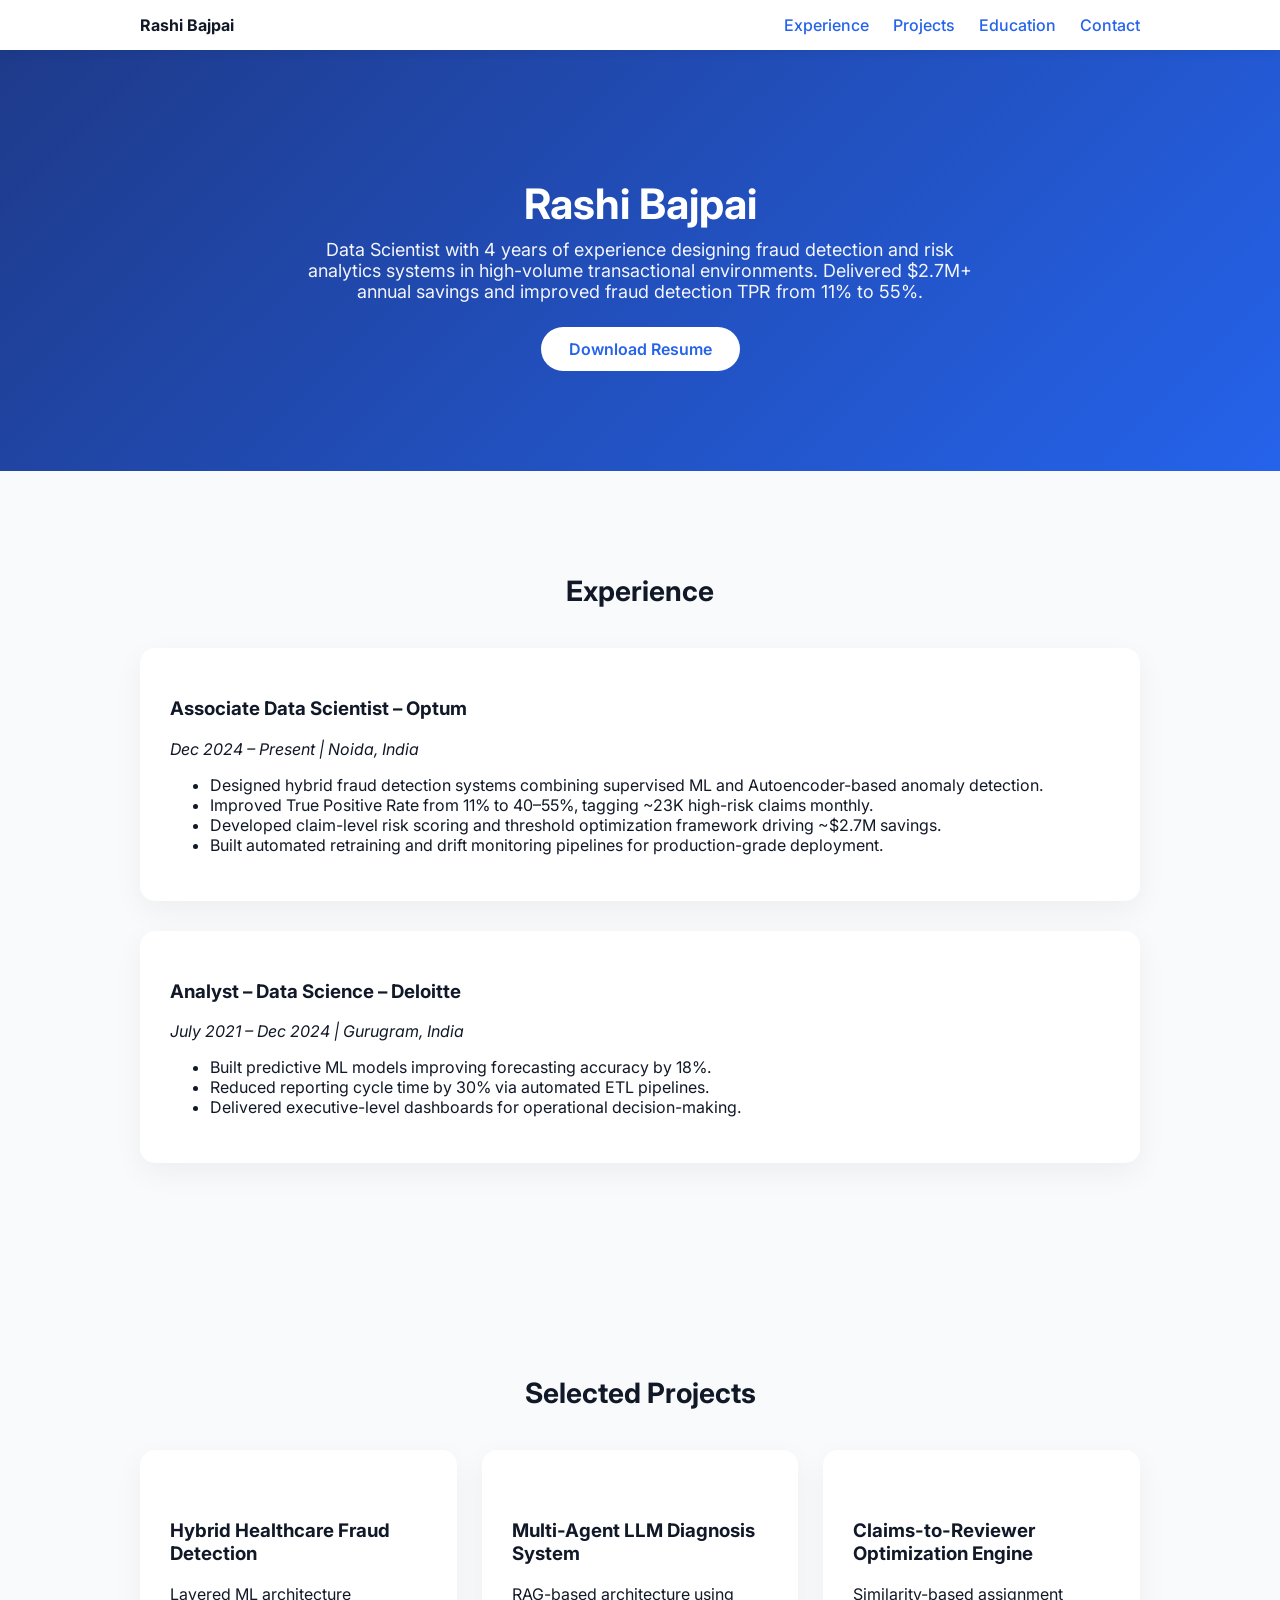
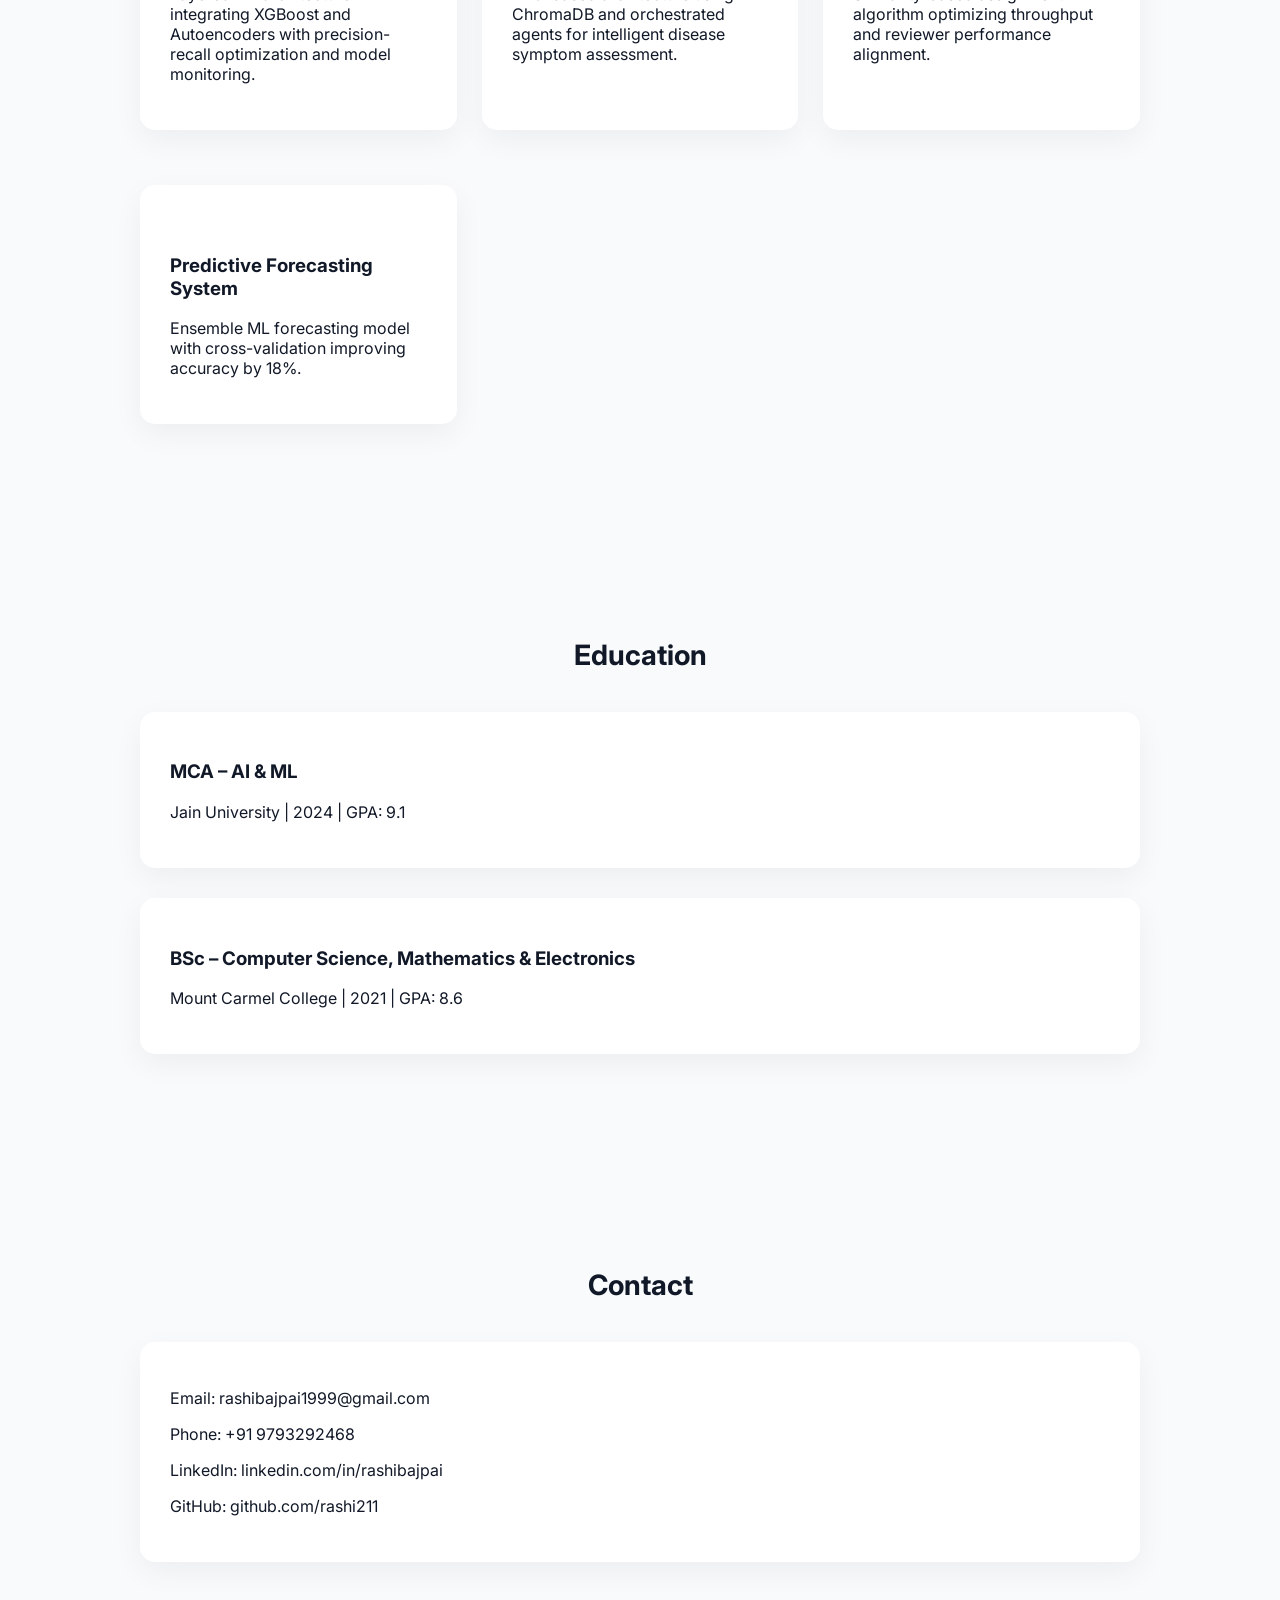
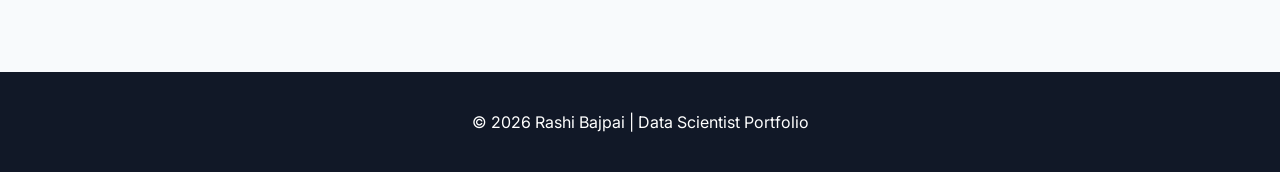
==== index.html @ 640cf688 "Create index.html" ====
<!DOCTYPE html>
<html lang="en">
<head>
<meta charset="UTF-8">
<meta name="viewport" content="width=device-width, initial-scale=1.0">
<title>Rashi Bajpai | Data Scientist</title>

<link href="https://fonts.googleapis.com/css2?family=Inter:wght@300;400;600;700&display=swap" rel="stylesheet">

<style>
html { scroll-behavior: smooth; }

body {
    margin: 0;
    font-family: 'Inter', sans-serif;
    background: #f8fafc;
    color: #111827;
}

nav {
    position: sticky;
    top: 0;
    background: white;
    padding: 15px 0;
    box-shadow: 0 2px 10px rgba(0,0,0,0.05);
    z-index: 1000;
}

.nav-container {
    max-width: 1000px;
    margin: auto;
    display: flex;
    justify-content: space-between;
    align-items: center;
}

nav a {
    margin-left: 20px;
    text-decoration: none;
    color: #2563eb;
    font-weight: 500;
}

header {
    padding: 100px 20px;
    text-align: center;
    background: linear-gradient(135deg, #1e3a8a, #2563eb);
    color: white;
}

header h1 {
    font-size: 42px;
    margin-bottom: 10px;
}

header p {
    font-size: 18px;
    max-width: 700px;
    margin: auto;
    opacity: 0.95;
}

.btn {
    display: inline-block;
    margin-top: 25px;
    padding: 12px 28px;
    background: white;
    color: #2563eb;
    border-radius: 30px;
    font-weight: 600;
    text-decoration: none;
    transition: 0.3s;
}

.btn:hover {
    background: #e0e7ff;
}

.section {
    max-width: 1000px;
    margin: auto;
    padding: 80px 20px;
}

.section h2 {
    font-size: 28px;
    margin-bottom: 40px;
    text-align: center;
}

.card {
    background: white;
    padding: 30px;
    border-radius: 15px;
    box-shadow: 0 10px 30px rgba(0,0,0,0.05);
    margin-bottom: 30px;
    opacity: 0;
    transform: translateY(30px);
    transition: all 0.6s ease;
}

.card.show {
    opacity: 1;
    transform: translateY(0);
}

.project-grid {
    display: grid;
    grid-template-columns: repeat(auto-fit, minmax(280px, 1fr));
    gap: 25px;
}

.project-card img {
    width: 100%;
    border-radius: 10px;
    margin-bottom: 15px;
}

footer {
    text-align: center;
    padding: 40px;
    background: #111827;
    color: white;
}
</style>
</head>

<body>

<nav>
<div class="nav-container">
<div><strong>Rashi Bajpai</strong></div>
<div>
<a href="#experience">Experience</a>
<a href="#projects">Projects</a>
<a href="#education">Education</a>
<a href="#contact">Contact</a>
</div>
</div>
</nav>

<header>
<h1>Rashi Bajpai</h1>
<p>
Data Scientist with 4 years of experience designing fraud detection and risk analytics systems 
in high-volume transactional environments. Delivered $2.7M+ annual savings and improved 
fraud detection TPR from 11% to 55%.
</p>
<a class="btn" href="resume.pdf" download>Download Resume</a>
</header>

<section class="section" id="experience">
<h2>Experience</h2>

<div class="card">
<h3>Associate Data Scientist – Optum</h3>
<p><em>Dec 2024 – Present | Noida, India</em></p>
<ul>
<li>Designed hybrid fraud detection systems combining supervised ML and Autoencoder-based anomaly detection.</li>
<li>Improved True Positive Rate from 11% to 40–55%, tagging ~23K high-risk claims monthly.</li>
<li>Developed claim-level risk scoring and threshold optimization framework driving ~$2.7M savings.</li>
<li>Built automated retraining and drift monitoring pipelines for production-grade deployment.</li>
</ul>
</div>

<div class="card">
<h3>Analyst – Data Science – Deloitte</h3>
<p><em>July 2021 – Dec 2024 | Gurugram, India</em></p>
<ul>
<li>Built predictive ML models improving forecasting accuracy by 18%.</li>
<li>Reduced reporting cycle time by 30% via automated ETL pipelines.</li>
<li>Delivered executive-level dashboards for operational decision-making.</li>
</ul>
</div>

</section>

<section class="section" id="projects">
<h2>Selected Projects</h2>

<div class="project-grid">

<div class="card project-card">
<img src="https://images.unsplash.com/photo-1555949963-aa79dcee981c" alt="">
<h3>Hybrid Healthcare Fraud Detection</h3>
<p>Layered ML architecture integrating XGBoost and Autoencoders with precision-recall optimization and model monitoring.</p>
</div>

<div class="card project-card">
<img src="https://images.unsplash.com/photo-1581091870627-3cdd3a77f3c2" alt="">
<h3>Multi-Agent LLM Diagnosis System</h3>
<p>RAG-based architecture using ChromaDB and orchestrated agents for intelligent disease symptom assessment.</p>
</div>

<div class="card project-card">
<img src="https://images.unsplash.com/photo-1504384308090-c894fdcc538d" alt="">
<h3>Claims-to-Reviewer Optimization Engine</h3>
<p>Similarity-based assignment algorithm optimizing throughput and reviewer performance alignment.</p>
</div>

<div class="card project-card">
<img src="https://images.unsplash.com/photo-1551288049-bebda4e38f71" alt="">
<h3>Predictive Forecasting System</h3>
<p>Ensemble ML forecasting model with cross-validation improving accuracy by 18%.</p>
</div>

</div>
</section>

<section class="section" id="education">
<h2>Education</h2>

<div class="card">
<h3>MCA – AI & ML</h3>
<p>Jain University | 2024 | GPA: 9.1</p>
</div>

<div class="card">
<h3>BSc – Computer Science, Mathematics & Electronics</h3>
<p>Mount Carmel College | 2021 | GPA: 8.6</p>
</div>

</section>

<section class="section" id="contact">
<h2>Contact</h2>

<div class="card">
<p>Email: rashibajpai1999@gmail.com</p>
<p>Phone: +91 9793292468</p>
<p>LinkedIn: linkedin.com/in/rashibajpai</p>
<p>GitHub: github.com/rashi211</p>
</div>

</section>

<footer>
© 2026 Rashi Bajpai | Data Scientist Portfolio
</footer>

<script>
const cards = document.querySelectorAll('.card');

window.addEventListener('scroll', () => {
    cards.forEach(card => {
        const cardTop = card.getBoundingClientRect().top;
        if(cardTop < window.innerHeight - 100){
            card.classList.add('show');
        }
    });
});
</script>

</body>
</html>
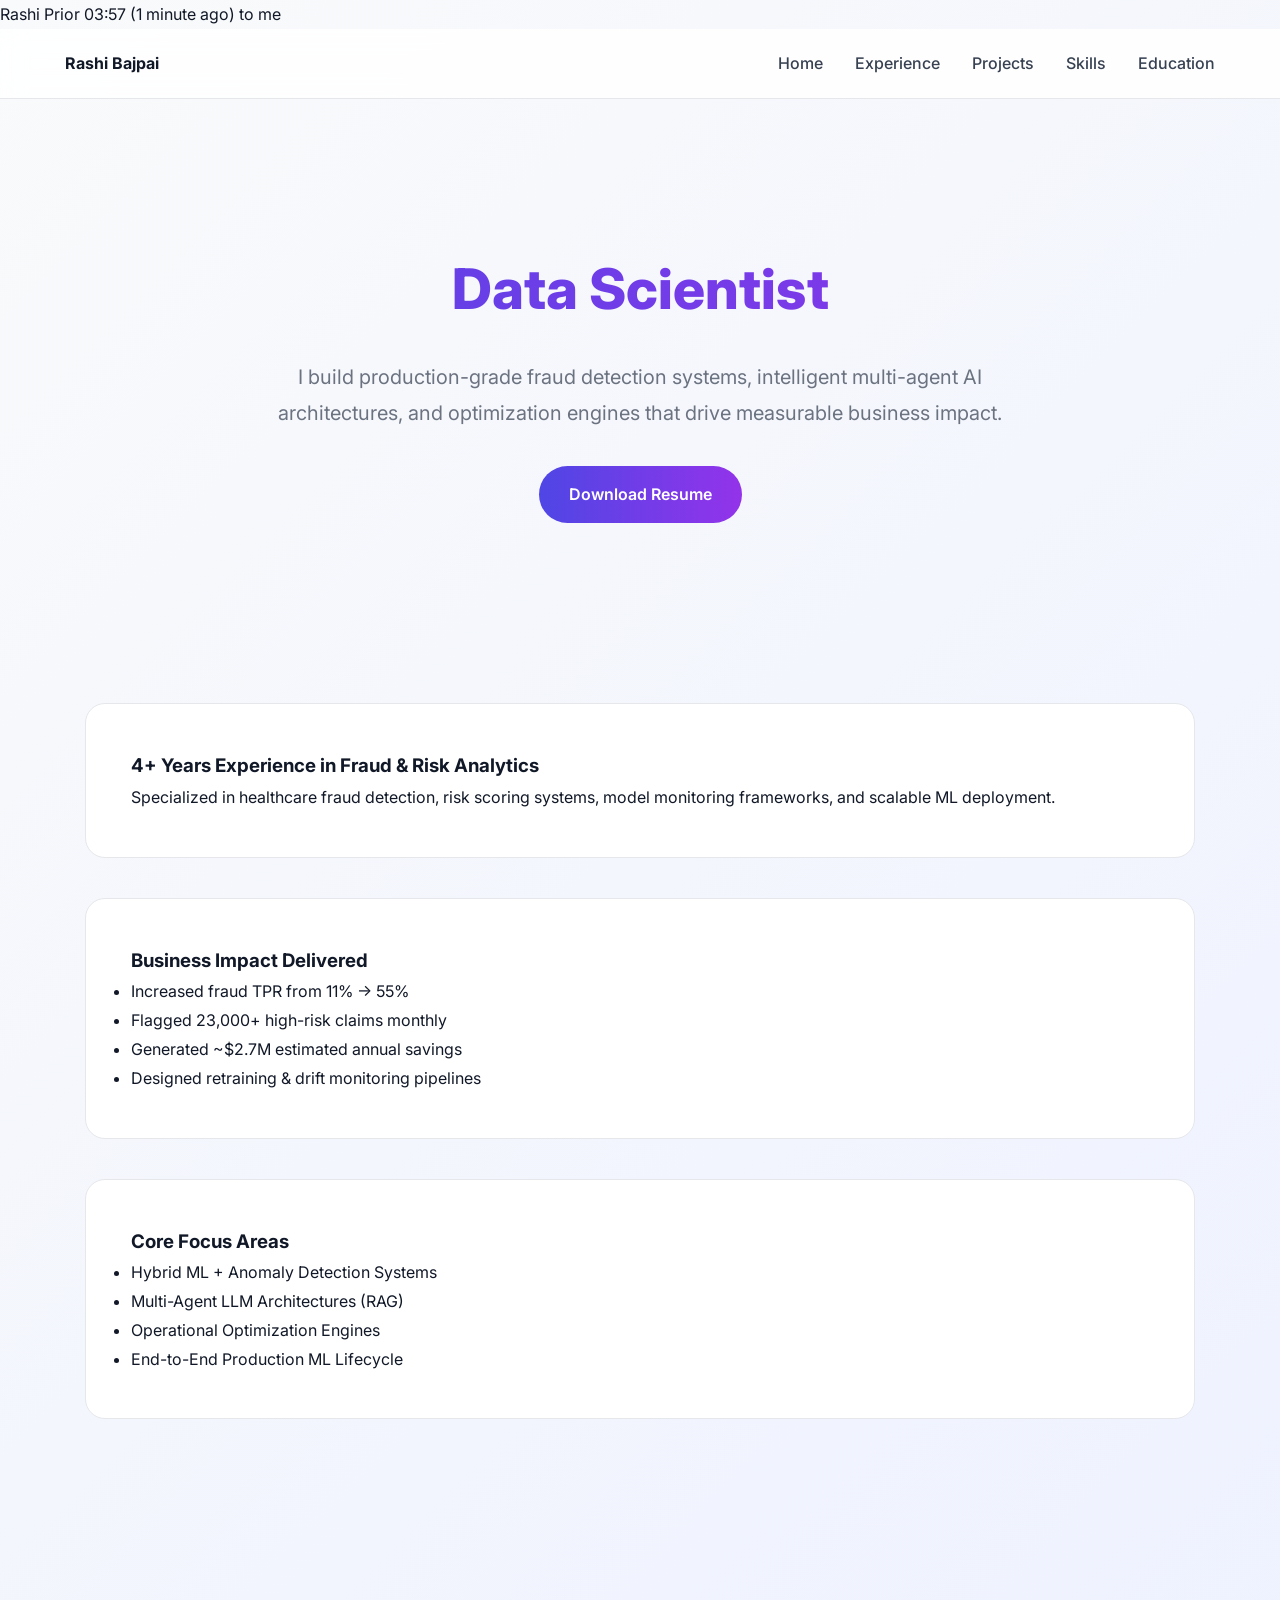
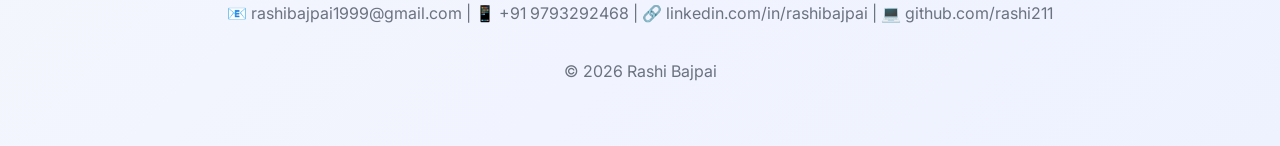
==== commit d1184570: "Update index.html" ====
--- a/index.html
+++ b/index.html
@@ -1,255 +1,85 @@
+
+Rashi Prior <rashiprior@gmail.com>
+03:57 (1 minute ago)
+to me
+
 <!DOCTYPE html>
-<html lang="en">
+<html>
 <head>
-<meta charset="UTF-8">
-<meta name="viewport" content="width=device-width, initial-scale=1.0">
-<title>Rashi Bajpai | Data Scientist</title>
-
-<link href="https://fonts.googleapis.com/css2?family=Inter:wght@300;400;600;700&display=swap" rel="stylesheet">
-
-<style>
-html { scroll-behavior: smooth; }
-
-body {
-    margin: 0;
-    font-family: 'Inter', sans-serif;
-    background: #f8fafc;
-    color: #111827;
-}
-
-nav {
-    position: sticky;
-    top: 0;
-    background: white;
-    padding: 15px 0;
-    box-shadow: 0 2px 10px rgba(0,0,0,0.05);
-    z-index: 1000;
-}
-
-.nav-container {
-    max-width: 1000px;
-    margin: auto;
-    display: flex;
-    justify-content: space-between;
-    align-items: center;
-}
-
-nav a {
-    margin-left: 20px;
-    text-decoration: none;
-    color: #2563eb;
-    font-weight: 500;
-}
-
-header {
-    padding: 100px 20px;
-    text-align: center;
-    background: linear-gradient(135deg, #1e3a8a, #2563eb);
-    color: white;
-}
-
-header h1 {
-    font-size: 42px;
-    margin-bottom: 10px;
-}
-
-header p {
-    font-size: 18px;
-    max-width: 700px;
-    margin: auto;
-    opacity: 0.95;
-}
-
-.btn {
-    display: inline-block;
-    margin-top: 25px;
-    padding: 12px 28px;
-    background: white;
-    color: #2563eb;
-    border-radius: 30px;
-    font-weight: 600;
-    text-decoration: none;
-    transition: 0.3s;
-}
-
-.btn:hover {
-    background: #e0e7ff;
-}
-
-.section {
-    max-width: 1000px;
-    margin: auto;
-    padding: 80px 20px;
-}
-
-.section h2 {
-    font-size: 28px;
-    margin-bottom: 40px;
-    text-align: center;
-}
-
-.card {
-    background: white;
-    padding: 30px;
-    border-radius: 15px;
-    box-shadow: 0 10px 30px rgba(0,0,0,0.05);
-    margin-bottom: 30px;
-    opacity: 0;
-    transform: translateY(30px);
-    transition: all 0.6s ease;
-}
-
-.card.show {
-    opacity: 1;
-    transform: translateY(0);
-}
-
-.project-grid {
-    display: grid;
-    grid-template-columns: repeat(auto-fit, minmax(280px, 1fr));
-    gap: 25px;
-}
-
-.project-card img {
-    width: 100%;
-    border-radius: 10px;
-    margin-bottom: 15px;
-}
-
-footer {
-    text-align: center;
-    padding: 40px;
-    background: #111827;
-    color: white;
-}
-</style>
+  <title>Rashi Bajpai | Senior Data Scientist</title>
+  <meta name="viewport" content="width=device-width, initial-scale=1.0">
+  <link rel="stylesheet" href="style.css">
 </head>
 
 <body>
 
 <nav>
-<div class="nav-container">
-<div><strong>Rashi Bajpai</strong></div>
-<div>
-<a href="#experience">Experience</a>
-<a href="#projects">Projects</a>
-<a href="#education">Education</a>
-<a href="#contact">Contact</a>
-</div>
-</div>
+  <div class="nav-inner">
+    <strong>Rashi Bajpai</strong>
+    <div>
+      <a href="index.html">Home</a>
+      <a href="experience.html">Experience</a>
+      <a href="projects.html">Projects</a>
+      <a href="skills.html">Skills</a>
+      <a href="education.html">Education</a>
+    </div>
+  </div>
 </nav>
 
-<header>
-<h1>Rashi Bajpai</h1>
-<p>
-Data Scientist with 4 years of experience designing fraud detection and risk analytics systems 
-in high-volume transactional environments. Delivered $2.7M+ annual savings and improved 
-fraud detection TPR from 11% to 55%.
-</p>
-<a class="btn" href="resume.pdf" download>Download Resume</a>
-</header>
+<section class="hero">
+  <h1>Data Scientist</h1>
+  <p class="subtitle">
+    I build production-grade fraud detection systems, intelligent multi-agent AI architectures, 
+    and optimization engines that drive measurable business impact.
+  </p>
 
-<section class="section" id="experience">
-<h2>Experience</h2>
+  <a class="btn" href="Rashi_Bajpai_Resume.pdf" download>
+    Download Resume
+  </a>
+</section>
 
-<div class="card">
-<h3>Associate Data Scientist – Optum</h3>
-<p><em>Dec 2024 – Present | Noida, India</em></p>
-<ul>
-<li>Designed hybrid fraud detection systems combining supervised ML and Autoencoder-based anomaly detection.</li>
-<li>Improved True Positive Rate from 11% to 40–55%, tagging ~23K high-risk claims monthly.</li>
-<li>Developed claim-level risk scoring and threshold optimization framework driving ~$2.7M savings.</li>
-<li>Built automated retraining and drift monitoring pipelines for production-grade deployment.</li>
-</ul>
+<div class="container">
+
+  <div class="card">
+    <h3>4+ Years Experience in Fraud & Risk Analytics</h3>
+    <p>
+      Specialized in healthcare fraud detection, risk scoring systems, 
+      model monitoring frameworks, and scalable ML deployment.
+    </p>
+  </div>
+
+  <div class="card">
+    <h3>Business Impact Delivered</h3>
+    <ul>
+      <li>Increased fraud TPR from 11% → 55%</li>
+      <li>Flagged 23,000+ high-risk claims monthly</li>
+      <li>Generated ~$2.7M estimated annual savings</li>
+      <li>Designed retraining & drift monitoring pipelines</li>
+    </ul>
+  </div>
+
+  <div class="card">
+    <h3>Core Focus Areas</h3>
+    <ul>
+      <li>Hybrid ML + Anomaly Detection Systems</li>
+      <li>Multi-Agent LLM Architectures (RAG)</li>
+      <li>Operational Optimization Engines</li>
+      <li>End-to-End Production ML Lifecycle</li>
+    </ul>
+  </div>
+
 </div>
 
-<div class="card">
-<h3>Analyst – Data Science – Deloitte</h3>
-<p><em>July 2021 – Dec 2024 | Gurugram, India</em></p>
-<ul>
-<li>Built predictive ML models improving forecasting accuracy by 18%.</li>
-<li>Reduced reporting cycle time by 30% via automated ETL pipelines.</li>
-<li>Delivered executive-level dashboards for operational decision-making.</li>
-</ul>
-</div>
-
-</section>
-
-<section class="section" id="projects">
-<h2>Selected Projects</h2>
-
-<div class="project-grid">
-
-<div class="card project-card">
-<img src="https://images.unsplash.com/photo-1555949963-aa79dcee981c" alt="">
-<h3>Hybrid Healthcare Fraud Detection</h3>
-<p>Layered ML architecture integrating XGBoost and Autoencoders with precision-recall optimization and model monitoring.</p>
-</div>
-
-<div class="card project-card">
-<img src="https://images.unsplash.com/photo-1581091870627-3cdd3a77f3c2" alt="">
-<h3>Multi-Agent LLM Diagnosis System</h3>
-<p>RAG-based architecture using ChromaDB and orchestrated agents for intelligent disease symptom assessment.</p>
-</div>
-
-<div class="card project-card">
-<img src="https://images.unsplash.com/photo-1504384308090-c894fdcc538d" alt="">
-<h3>Claims-to-Reviewer Optimization Engine</h3>
-<p>Similarity-based assignment algorithm optimizing throughput and reviewer performance alignment.</p>
-</div>
-
-<div class="card project-card">
-<img src="https://images.unsplash.com/photo-1551288049-bebda4e38f71" alt="">
-<h3>Predictive Forecasting System</h3>
-<p>Ensemble ML forecasting model with cross-validation improving accuracy by 18%.</p>
-</div>
-
-</div>
-</section>
-
-<section class="section" id="education">
-<h2>Education</h2>
-
-<div class="card">
-<h3>MCA – AI & ML</h3>
-<p>Jain University | 2024 | GPA: 9.1</p>
-</div>
-
-<div class="card">
-<h3>BSc – Computer Science, Mathematics & Electronics</h3>
-<p>Mount Carmel College | 2021 | GPA: 8.6</p>
-</div>
-
-</section>
-
-<section class="section" id="contact">
-<h2>Contact</h2>
-
-<div class="card">
-<p>Email: rashibajpai1999@gmail.com</p>
-<p>Phone: +91 9793292468</p>
-<p>LinkedIn: linkedin.com/in/rashibajpai</p>
-<p>GitHub: github.com/rashi211</p>
-</div>
-
-</section>
-
 <footer>
-© 2026 Rashi Bajpai | Data Scientist Portfolio
+  📧 rashibajpai1999@gmail.com |
+  📱 +91 9793292468 |
+  🔗 linkedin.com/in/rashibajpai |
+  💻 github.com/rashi211
+  <br><br>
+  © 2026 Rashi Bajpai
 </footer>
 
-<script>
-const cards = document.querySelectorAll('.card');
-
-window.addEventListener('scroll', () => {
-    cards.forEach(card => {
-        const cardTop = card.getBoundingClientRect().top;
-        if(cardTop < window.innerHeight - 100){
-            card.classList.add('show');
-        }
-    });
-});
-</script>
+<script src="script.js"></script>
 
 </body>
 </html>
--- a/style.css
+++ b/style.css
@@ -0,0 +1,144 @@
+@import url('https://fonts.googleapis.com/css2?family=Inter:wght@300;400;600;700;800&display=swap');
+
+* {
+  margin: 0;
+  padding: 0;
+  box-sizing: border-box;
+  scroll-behavior: smooth;
+}
+
+body {
+  font-family: 'Inter', sans-serif;
+  background: linear-gradient(135deg, #f9fafb, #eef2ff);
+  color: #111827;
+  line-height: 1.8;
+}
+
+/* NAVIGATION */
+nav {
+  position: sticky;
+  top: 0;
+  background: rgba(255,255,255,0.85);
+  backdrop-filter: blur(12px);
+  padding: 20px 0;
+  border-bottom: 1px solid #E5E7EB;
+  z-index: 1000;
+}
+
+.nav-inner {
+  max-width: 1150px;
+  margin: auto;
+  display: flex;
+  justify-content: space-between;
+  align-items: center;
+}
+
+nav a {
+  text-decoration: none;
+  color: #374151;
+  margin-left: 28px;
+  font-weight: 500;
+  transition: 0.3s ease;
+}
+
+nav a:hover {
+  color: #4f46e5;
+}
+
+/* HERO */
+.hero {
+  padding: 140px 20px 100px 20px;
+  text-align: center;
+}
+
+.hero h1 {
+  font-size: 56px;
+  font-weight: 800;
+  background: linear-gradient(90deg, #4f46e5, #9333ea);
+  -webkit-background-clip: text;
+  -webkit-text-fill-color: transparent;
+}
+
+.subtitle {
+  margin-top: 20px;
+  font-size: 20px;
+  color: #6b7280;
+  max-width: 750px;
+  margin-left: auto;
+  margin-right: auto;
+}
+
+/* CONTAINER */
+.container {
+  max-width: 1150px;
+  margin: auto;
+  padding: 80px 20px;
+}
+
+/* CARD */
+.card {
+  background: white;
+  padding: 45px;
+  border-radius: 20px;
+  margin-bottom: 40px;
+  border: 1px solid #e5e7eb;
+  transition: 0.4s ease;
+  opacity: 0;
+  transform: translateY(40px);
+}
+
+.card.visible {
+  opacity: 1;
+  transform: translateY(0);
+}
+
+.card:hover {
+  transform: translateY(-8px);
+  box-shadow: 0 25px 50px rgba(0,0,0,0.07);
+}
+
+/* BUTTON */
+.btn {
+  display: inline-block;
+  margin-top: 35px;
+  padding: 14px 30px;
+  background: linear-gradient(90deg, #4f46e5, #9333ea);
+  color: white;
+  border-radius: 30px;
+  text-decoration: none;
+  font-weight: 600;
+  transition: 0.3s ease;
+}
+
+.btn:hover {
+  opacity: 0.9;
+}
+
+/* FLOW DIAGRAM */
+.flow {
+  display: flex;
+  flex-wrap: wrap;
+  gap: 20px;
+  margin-top: 30px;
+}
+
+.flow-box {
+  flex: 1 1 200px;
+  padding: 20px;
+  border-radius: 12px;
+  background: #eef2ff;
+  text-align: center;
+  font-weight: 500;
+  transition: 0.3s ease;
+}
+
+.flow-box:hover {
+  background: #ddd6fe;
+  transform: scale(1.05);
+}
+
+footer {
+  text-align: center;
+  padding: 60px 20px;
+  color: #6b7280;
+}
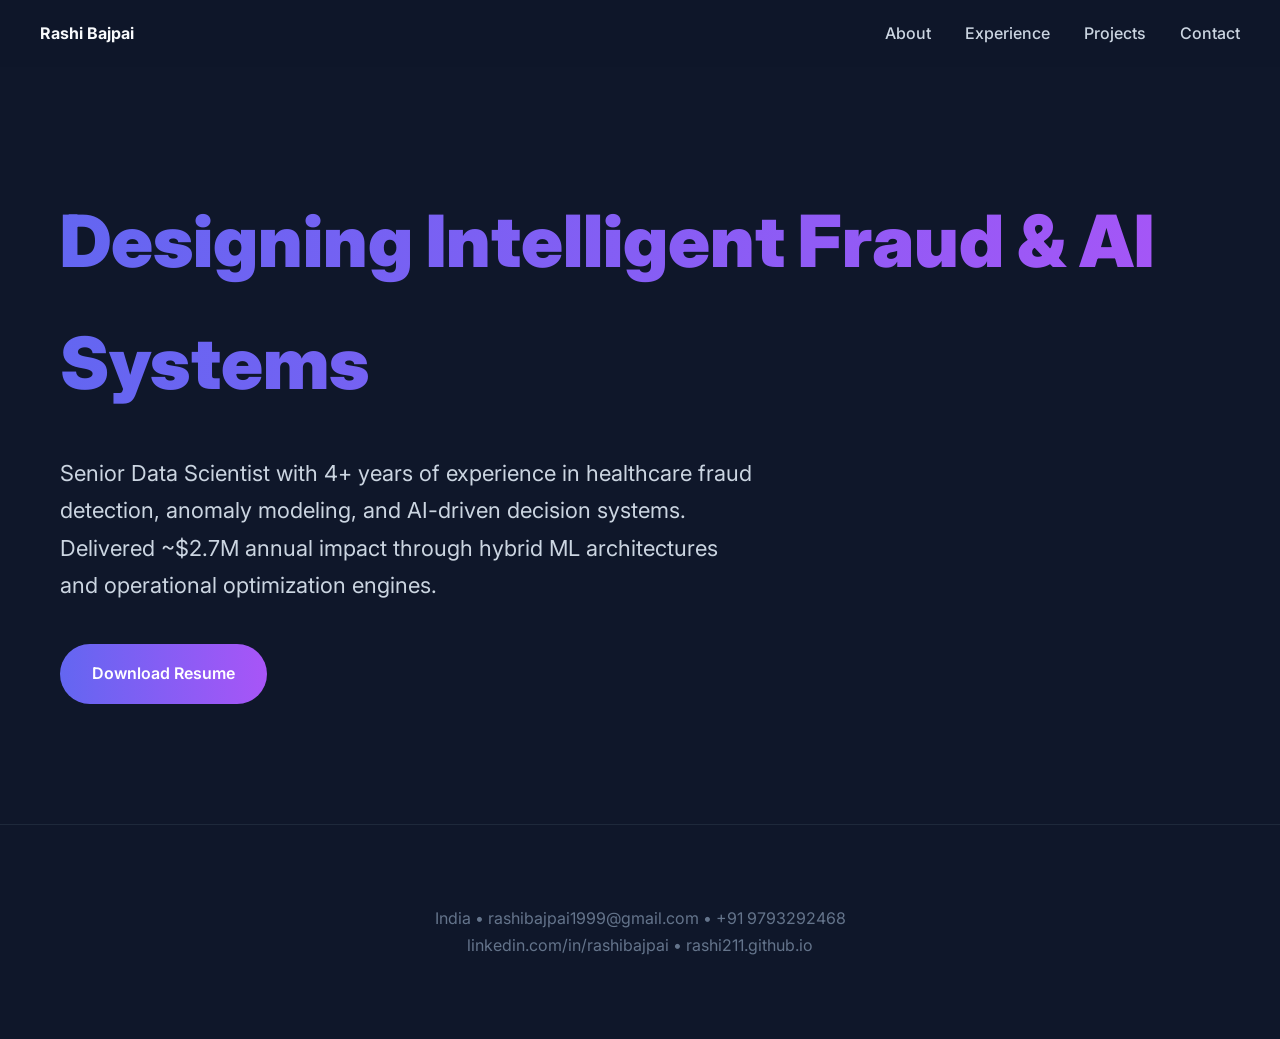
==== commit 042fbd66: "Update index.html" ====
--- a/index.html
+++ b/index.html
@@ -1,85 +1,41 @@
-
-Rashi Prior <rashiprior@gmail.com>
-03:57 (1 minute ago)
-to me
-
 <!DOCTYPE html>
 <html>
 <head>
-  <title>Rashi Bajpai | Senior Data Scientist</title>
-  <meta name="viewport" content="width=device-width, initial-scale=1.0">
-  <link rel="stylesheet" href="style.css">
+<title>Rashi Bajpai | Senior Data Scientist</title>
+<meta name="viewport" content="width=device-width, initial-scale=1.0">
+<link rel="stylesheet" href="style.css">
 </head>
-
 <body>
 
 <nav>
-  <div class="nav-inner">
-    <strong>Rashi Bajpai</strong>
-    <div>
-      <a href="index.html">Home</a>
-      <a href="experience.html">Experience</a>
-      <a href="projects.html">Projects</a>
-      <a href="skills.html">Skills</a>
-      <a href="education.html">Education</a>
-    </div>
-  </div>
+<div class="nav-inner">
+<strong>Rashi Bajpai</strong>
+<div>
+<a href="about.html">About</a>
+<a href="experience.html">Experience</a>
+<a href="projects.html">Projects</a>
+<a href="contact.html">Contact</a>
+</div>
+</div>
 </nav>
 
 <section class="hero">
-  <h1>Data Scientist</h1>
-  <p class="subtitle">
-    I build production-grade fraud detection systems, intelligent multi-agent AI architectures, 
-    and optimization engines that drive measurable business impact.
-  </p>
+<h1>Designing Intelligent Fraud & AI Systems</h1>
+<p>
+Senior Data Scientist with 4+ years of experience in healthcare fraud detection,
+anomaly modeling, and AI-driven decision systems. Delivered ~$2.7M annual impact
+through hybrid ML architectures and operational optimization engines.
+</p>
 
-  <a class="btn" href="Rashi_Bajpai_Resume.pdf" download>
-    Download Resume
-  </a>
+<a class="btn" href="Rashi_Bajpai_Resume.pdf" download>Download Resume</a>
 </section>
 
-<div class="container">
-
-  <div class="card">
-    <h3>4+ Years Experience in Fraud & Risk Analytics</h3>
-    <p>
-      Specialized in healthcare fraud detection, risk scoring systems, 
-      model monitoring frameworks, and scalable ML deployment.
-    </p>
-  </div>
-
-  <div class="card">
-    <h3>Business Impact Delivered</h3>
-    <ul>
-      <li>Increased fraud TPR from 11% → 55%</li>
-      <li>Flagged 23,000+ high-risk claims monthly</li>
-      <li>Generated ~$2.7M estimated annual savings</li>
-      <li>Designed retraining & drift monitoring pipelines</li>
-    </ul>
-  </div>
-
-  <div class="card">
-    <h3>Core Focus Areas</h3>
-    <ul>
-      <li>Hybrid ML + Anomaly Detection Systems</li>
-      <li>Multi-Agent LLM Architectures (RAG)</li>
-      <li>Operational Optimization Engines</li>
-      <li>End-to-End Production ML Lifecycle</li>
-    </ul>
-  </div>
-
-</div>
-
 <footer>
-  📧 rashibajpai1999@gmail.com |
-  📱 +91 9793292468 |
-  🔗 linkedin.com/in/rashibajpai |
-  💻 github.com/rashi211
-  <br><br>
-  © 2026 Rashi Bajpai
+India • rashibajpai1999@gmail.com • +91 9793292468  
+<br>
+linkedin.com/in/rashibajpai • rashi211.github.io
 </footer>
 
 <script src="script.js"></script>
-
 </body>
 </html>
--- a/style.css
+++ b/style.css
@@ -1,4 +1,4 @@
-@import url('https://fonts.googleapis.com/css2?family=Inter:wght@300;400;600;700;800&display=swap');
+@import url('https://fonts.googleapis.com/css2?family=Inter:wght@300;400;600;700;800;900&display=swap');
 
 * {
   margin: 0;
@@ -9,24 +9,23 @@
 
 body {
   font-family: 'Inter', sans-serif;
-  background: linear-gradient(135deg, #f9fafb, #eef2ff);
-  color: #111827;
-  line-height: 1.8;
+  background: #0F172A;
+  color: #F8FAFC;
+  line-height: 1.7;
 }
 
-/* NAVIGATION */
 nav {
-  position: sticky;
+  position: fixed;
+  width: 100%;
   top: 0;
-  background: rgba(255,255,255,0.85);
+  background: rgba(15,23,42,0.85);
   backdrop-filter: blur(12px);
   padding: 20px 0;
-  border-bottom: 1px solid #E5E7EB;
   z-index: 1000;
 }
 
 .nav-inner {
-  max-width: 1150px;
+  max-width: 1200px;
   margin: auto;
   display: flex;
   justify-content: space-between;
@@ -35,56 +34,59 @@
 
 nav a {
   text-decoration: none;
-  color: #374151;
-  margin-left: 28px;
+  color: #CBD5E1;
+  margin-left: 30px;
   font-weight: 500;
-  transition: 0.3s ease;
+  transition: 0.3s;
 }
 
 nav a:hover {
-  color: #4f46e5;
+  color: #C084FC;
 }
 
-/* HERO */
 .hero {
-  padding: 140px 20px 100px 20px;
-  text-align: center;
+  padding: 180px 20px 120px;
+  max-width: 1200px;
+  margin: auto;
 }
 
 .hero h1 {
-  font-size: 56px;
-  font-weight: 800;
-  background: linear-gradient(90deg, #4f46e5, #9333ea);
+  font-size: 72px;
+  font-weight: 900;
+  background: linear-gradient(90deg, #6366F1, #A855F7);
   -webkit-background-clip: text;
   -webkit-text-fill-color: transparent;
 }
 
-.subtitle {
-  margin-top: 20px;
-  font-size: 20px;
-  color: #6b7280;
-  max-width: 750px;
-  margin-left: auto;
-  margin-right: auto;
+.hero p {
+  margin-top: 30px;
+  font-size: 22px;
+  max-width: 700px;
+  color: #CBD5E1;
 }
 
-/* CONTAINER */
-.container {
-  max-width: 1150px;
+.section {
+  padding: 120px 20px;
+  max-width: 1200px;
   margin: auto;
-  padding: 80px 20px;
 }
 
-/* CARD */
+.section h2 {
+  font-size: 48px;
+  margin-bottom: 60px;
+}
+
+.split {
+  display: grid;
+  grid-template-columns: 1fr 1fr;
+  gap: 80px;
+}
+
 .card {
-  background: white;
-  padding: 45px;
-  border-radius: 20px;
-  margin-bottom: 40px;
-  border: 1px solid #e5e7eb;
-  transition: 0.4s ease;
+  margin-bottom: 60px;
   opacity: 0;
   transform: translateY(40px);
+  transition: 0.8s ease;
 }
 
 .card.visible {
@@ -92,53 +94,25 @@
   transform: translateY(0);
 }
 
-.card:hover {
-  transform: translateY(-8px);
-  box-shadow: 0 25px 50px rgba(0,0,0,0.07);
-}
-
-/* BUTTON */
 .btn {
   display: inline-block;
-  margin-top: 35px;
-  padding: 14px 30px;
-  background: linear-gradient(90deg, #4f46e5, #9333ea);
+  margin-top: 40px;
+  padding: 16px 32px;
+  border-radius: 40px;
+  background: linear-gradient(90deg, #6366F1, #A855F7);
   color: white;
-  border-radius: 30px;
   text-decoration: none;
   font-weight: 600;
-  transition: 0.3s ease;
+  transition: 0.3s;
 }
 
 .btn:hover {
-  opacity: 0.9;
-}
-
-/* FLOW DIAGRAM */
-.flow {
-  display: flex;
-  flex-wrap: wrap;
-  gap: 20px;
-  margin-top: 30px;
-}
-
-.flow-box {
-  flex: 1 1 200px;
-  padding: 20px;
-  border-radius: 12px;
-  background: #eef2ff;
-  text-align: center;
-  font-weight: 500;
-  transition: 0.3s ease;
-}
-
-.flow-box:hover {
-  background: #ddd6fe;
   transform: scale(1.05);
 }
 
 footer {
   text-align: center;
-  padding: 60px 20px;
-  color: #6b7280;
+  padding: 80px 20px;
+  color: #64748B;
+  border-top: 1px solid #1E293B;
 }
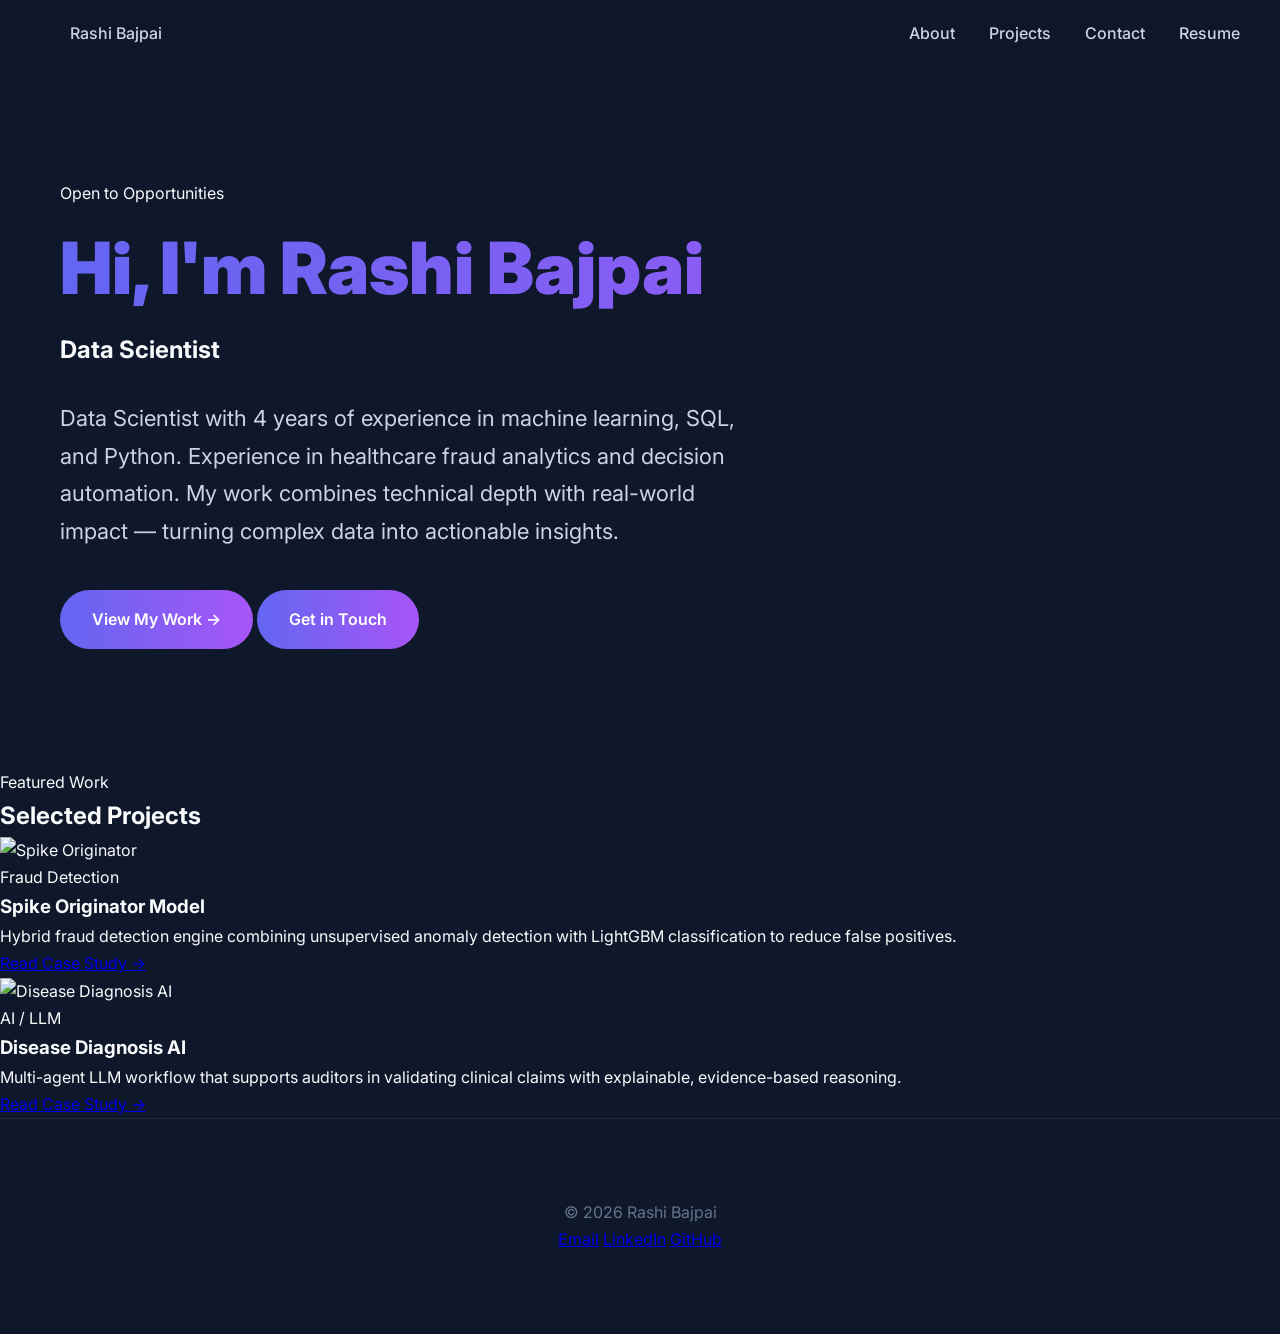
==== commit 5ac7ef2e: "Update index.html" ====
--- a/index.html
+++ b/index.html
@@ -1,41 +1,92 @@
 <!DOCTYPE html>
-<html>
+<html lang="en">
 <head>
-<title>Rashi Bajpai | Senior Data Scientist</title>
-<meta name="viewport" content="width=device-width, initial-scale=1.0">
-<link rel="stylesheet" href="style.css">
+  <meta charset="UTF-8">
+  <meta name="viewport" content="width=device-width, initial-scale=1.0">
+  <title>Rashi Bajpai — Data Scientist</title>
+  <link rel="stylesheet" href="style.css">
+  <link rel="preconnect" href="https://fonts.googleapis.com">
+  <link rel="preconnect" href="https://fonts.gstatic.com" crossorigin>
+  <link href="https://fonts.googleapis.com/css2?family=DM+Sans:wght@400;500;600;700&family=Playfair+Display:wght@600;700&display=swap" rel="stylesheet">
 </head>
 <body>
+  <!-- Navigation -->
+  <nav>
+    <div class="nav-inner">
+      <a href="index.html" class="nav-logo">Rashi Bajpai</a>
+      <div class="nav-links">
+        <a href="about.html">About</a>
+        <a href="projects.html">Projects</a>
+        <a href="contact.html">Contact</a>
+        <a href="Rashi_Bajpai_Resume.pdf" class="btn-resume" download>Resume</a>
+      </div>
+    </div>
+  </nav>
 
-<nav>
-<div class="nav-inner">
-<strong>Rashi Bajpai</strong>
-<div>
-<a href="about.html">About</a>
-<a href="experience.html">Experience</a>
-<a href="projects.html">Projects</a>
-<a href="contact.html">Contact</a>
-</div>
-</div>
-</nav>
+  <!-- Hero Section -->
+  <section class="hero">
+    <div class="hero-inner">
+      <div class="hero-content">
+        <div class="hero-badge">
+          <span class="dot"></span> Open to Opportunities
+        </div>
+        <h1 class="hero-title">Hi, I'm Rashi Bajpai</h1>
+        <h2 class="hero-subtitle">Data Scientist</h2>
+        <p class="hero-bio">
+          Data Scientist with 4 years of experience in machine learning, SQL, and Python. 
+          Experience in healthcare fraud analytics and decision automation. 
+          My work combines technical depth with real-world impact — turning complex data into actionable insights.
+        </p>
+        <div class="hero-cta">
+          <a href="projects.html" class="btn btn-main">View My Work →</a>
+          <a href="contact.html" class="btn btn-alt">Get in Touch</a>
+        </div>
+      </div>
+    </div>
+  </section>
 
-<section class="hero">
-<h1>Designing Intelligent Fraud & AI Systems</h1>
-<p>
-Senior Data Scientist with 4+ years of experience in healthcare fraud detection,
-anomaly modeling, and AI-driven decision systems. Delivered ~$2.7M annual impact
-through hybrid ML architectures and operational optimization engines.
-</p>
+  <!-- Featured Projects Section -->
+  <div class="section-alt">
+    <div class="section-inner">
+    <div class="section-header">
+      <span class="section-label">Featured Work</span>
+      <h2>Selected Projects</h2>
+    </div>
+    <div class="grid-2">
+      <div class="project-card">
+        <div class="project-thumb"><img src="70135.JPG" alt="Spike Originator" style="width:100%;height:100%;object-fit:cover;"></div>
+        <div class="project-body">
+          <span class="project-tag">Fraud Detection</span>
+          <h3>Spike Originator Model</h3>
+          <p>Hybrid fraud detection engine combining unsupervised anomaly detection with LightGBM classification to reduce false positives.</p>
+          <a href="project-spike.html" class="project-link">Read Case Study →</a>
+        </div>
+      </div>
+      <div class="project-card">
+        <div class="project-thumb"><img src="disease_diagnosis.png" alt="Disease Diagnosis AI" style="width:100%;height:100%;object-fit:cover;"></div>
+        <div class="project-body">
+          <span class="project-tag">AI / LLM</span>
+          <h3>Disease Diagnosis AI</h3>
+          <p>Multi-agent LLM workflow that supports auditors in validating clinical claims with explainable, evidence-based reasoning.</p>
+          <a href="project-diagnosis.html" class="project-link">Read Case Study →</a>
+        </div>
+      </div>
+    </div>
+    </div>
+  </div>
 
-<a class="btn" href="Rashi_Bajpai_Resume.pdf" download>Download Resume</a>
-</section>
+  <!-- Footer -->
+  <footer class="footer">
+    <div class="footer-inner">
+      <div class="footer-name">© 2026 Rashi Bajpai</div>
+      <div class="footer-links">
+        <a href="mailto:rashibajpai1999@gmail.com">Email</a>
+        <a href="https://linkedin.com/in/rashibajpai" target="_blank">LinkedIn</a>
+        <a href="https://github.com/rashi211" target="_blank">GitHub</a>
+      </div>
+    </div>
+  </footer>
 
-<footer>
-India • rashibajpai1999@gmail.com • +91 9793292468  
-<br>
-linkedin.com/in/rashibajpai • rashi211.github.io
-</footer>
-
-<script src="script.js"></script>
+  <script src="script.js"></script>
 </body>
 </html>
